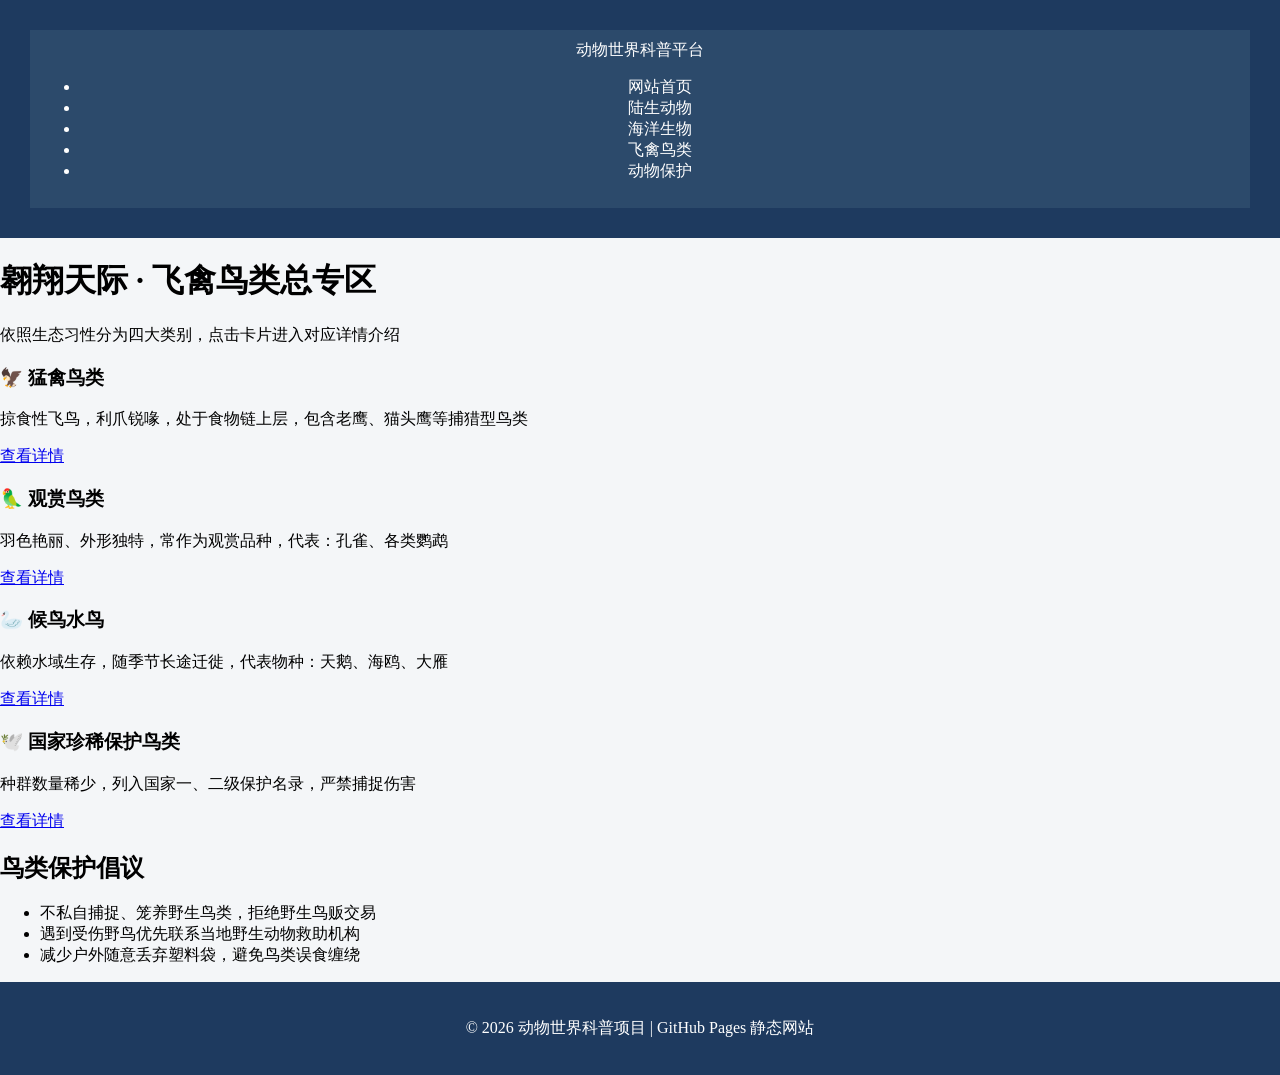
==== bird.html @ dbad18de "Refactor bird.html with navigation and content updates Updated the HTML structure and added a naviga" ====
<!DOCTYPE html>
<html lang="zh-CN">
<head>
    <meta charset="UTF-8">
    <meta name="viewport" content="width=device-width, initial-scale=1.0">
    <title>飞禽鸟类专区 | 动物世界科普网站</title>
    <link rel="stylesheet" href="style.css">
</head>
<body>
<!-- 统一导航栏 -->
<header class="nav-header">
    <nav class="navbar">
        <div class="logo">动物世界科普平台</div>
        <ul class="nav-list">
            <li><a href="index.html">网站首页</a></li>
            <li><a href="land.html">陆生动物</a></li>
            <li><a href="sea.html">海洋生物</a></li>
            <li><a href="bird.html" class="active">飞禽鸟类</a></li>
            <li><a href="protect.html">动物保护</a></li>
        </ul>
    </nav>
</header>

<main class="container">
    <div class="page-title">
        <h1>翱翔天际 · 飞禽鸟类总专区</h1>
        <p>依照生态习性分为四大类别，点击卡片进入对应详情介绍</p>
    </div>

    <div class="animal-card-wrap">
        <!-- 1 猛禽板块 -->
        <div class="animal-card">
            <h3>🦅 猛禽鸟类</h3>
            <p>掠食性飞鸟，利爪锐喙，处于食物链上层，包含老鹰、猫头鹰等捕猎型鸟类</p>
            <a href="bird_raptor.html" class="card-btn">查看详情</a>
        </div>
        <!-- 2 观赏鸟类 -->
        <div class="animal-card">
            <h3>🦜 观赏鸟类</h3>
            <p>羽色艳丽、外形独特，常作为观赏品种，代表：孔雀、各类鹦鹉</p>
            <a href="bird_view.html" class="card-btn">查看详情</a>
        </div>
        <!-- 3 候鸟水鸟 -->
        <div class="animal-card">
            <h3>🦢 候鸟水鸟</h3>
            <p>依赖水域生存，随季节长途迁徙，代表物种：天鹅、海鸥、大雁</p>
            <a href="bird_migrate.html" class="card-btn">查看详情</a>
        </div>
        <!-- 4 珍稀保护鸟类 -->
        <div class="animal-card">
            <h3>🕊️ 国家珍稀保护鸟类</h3>
            <p>种群数量稀少，列入国家一、二级保护名录，严禁捕捉伤害</p>
            <a href="bird_rare.html" class="card-btn">查看详情</a>
        </div>
    </div>

    <section class="tips-block">
        <h2>鸟类保护倡议</h2>
        <ul>
            <li>不私自捕捉、笼养野生鸟类，拒绝野生鸟贩交易</li>
            <li>遇到受伤野鸟优先联系当地野生动物救助机构</li>
            <li>减少户外随意丢弃塑料袋，避免鸟类误食缠绕</li>
        </ul>
    </section>
</main>

<footer class="footer">
    <p>© 2026 动物世界科普项目 | GitHub Pages 静态网站</p>
</footer>
</body>
</html>
---- style.css ----
body{
  margin:0;
  font-family:"Microsoft YaHei";
  background:#f4f6f8;
}

header{
  background:#1e3a5f;
  color:white;
  text-align:center;
  padding:30px;
}

nav{
  background:#2c4a6b;
  text-align:center;
  padding:10px;
}

nav a{
  color:white;
  margin:0 15px;
  text-decoration:none;
}

.banner img{
  width:100%;
  height:400px;
  object-fit:cover;
}

.intro{
  text-align:center;
  padding:30px;
}

.cards{
  display:flex;
  justify-content:center;
  gap:20px;
  padding:30px;
  flex-wrap:wrap;
}

.card{
  background:white;
  padding:20px;
  width:200px;
  border-radius:10px;
  text-align:center;
  box-shadow:0 0 10px rgba(0,0,0,0.1);
  transition:0.3s;
}

.card:hover{
  transform:translateY(-5px);
}

footer{
  text-align:center;
  background:#1e3a5f;
  color:white;
  padding:20px;
}
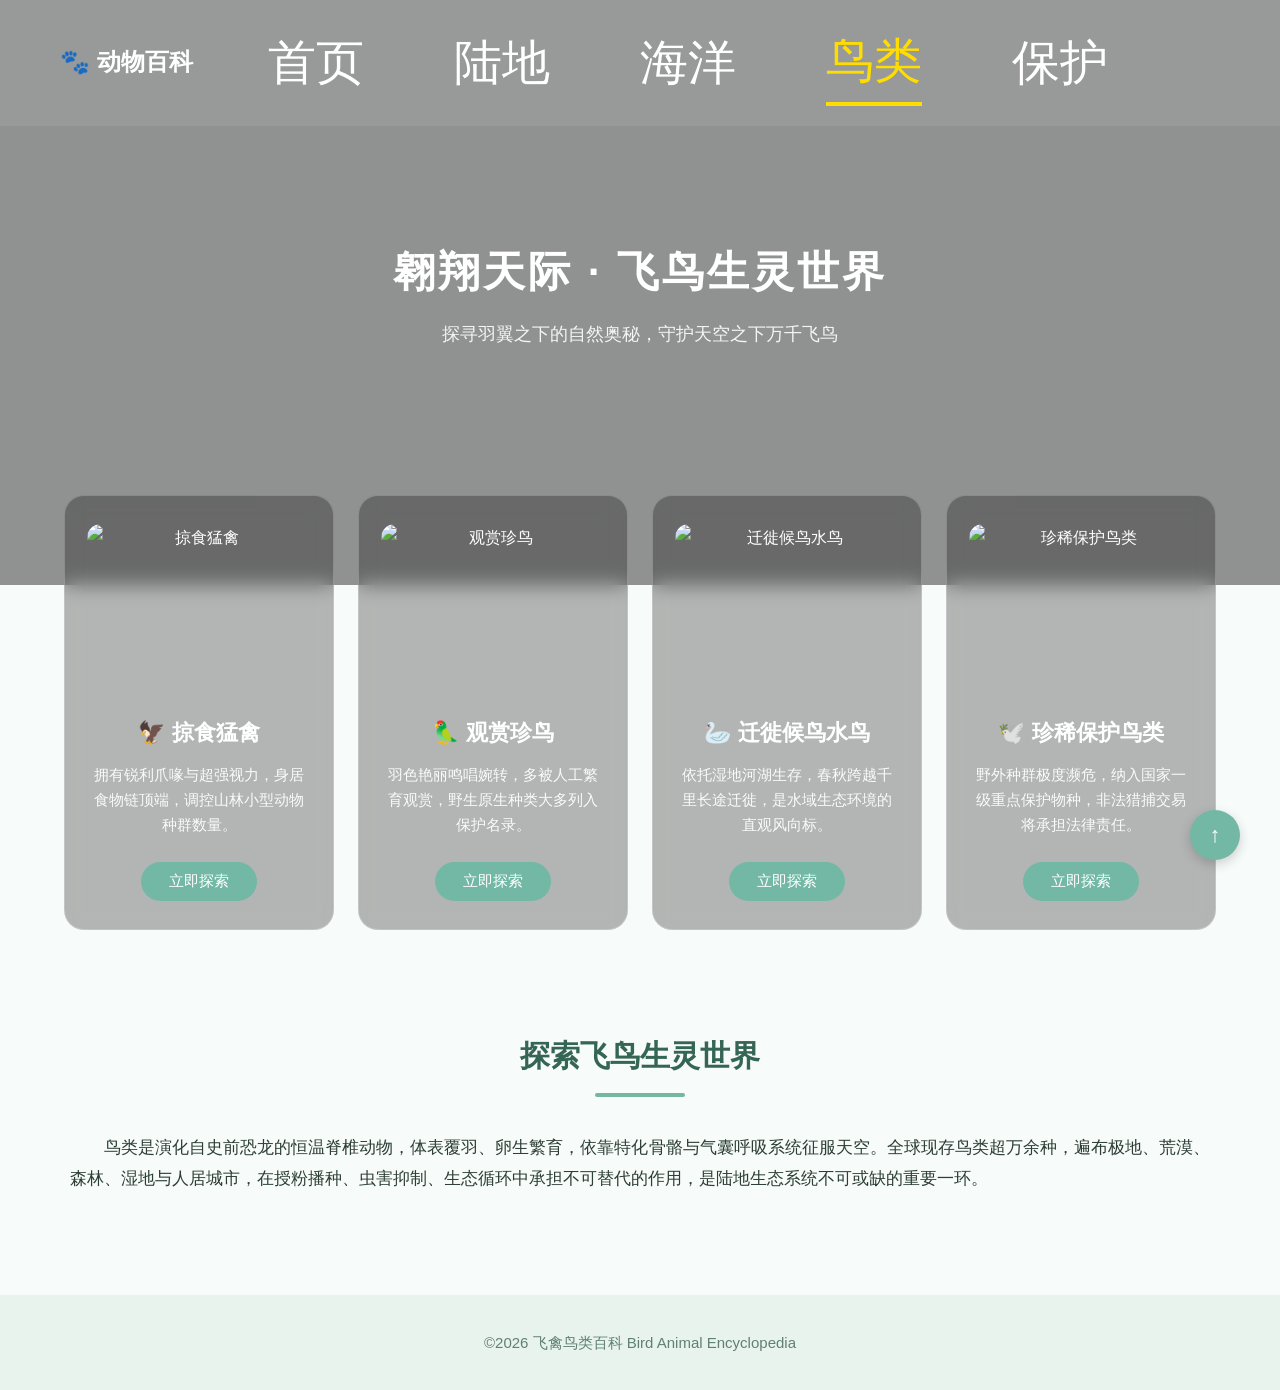
==== commit 94050433: "Update bird.html" ====
--- a/bird.html
+++ b/bird.html
@@ -3,69 +3,291 @@
 <head>
     <meta charset="UTF-8">
     <meta name="viewport" content="width=device-width, initial-scale=1.0">
-    <title>飞禽鸟类专区 | 动物世界科普网站</title>
+    <title>飞禽鸟类百科</title>
     <link rel="stylesheet" href="style.css">
+    <link rel="stylesheet" href="bird.css">
+    <style>
+        /* ========== 导航栏 与海洋页面样式完全统一 ========== */
+        #top{
+            height: 0;
+        }
+        #nav {
+            width: 100%;
+            position: fixed;
+            top: 0;
+            left: 0;
+            z-index: 999;
+            display: flex;
+            justify-content: flex-start;
+            align-items: center;
+            gap: 60px;
+            padding: 20px 60px;
+            background-color: rgba(255,255,255,0.08);
+            transition: all 0.3s ease;
+        }
+        #nav.scrolled {
+            background-color: #0f3443;
+            box-shadow: 0 2px 12px rgba(0,0,0,0.25);
+        }
+        #nav .logo-text{
+            font-size: 24px;
+            font-weight: bold;
+            color: #fff;
+        }
+        #nav a {
+            text-decoration: none;
+            color: #ffffff;
+            font-size: 48px;
+            transition: 0.3s;
+        }
+        #nav a.active {
+            color: #ffdd00;
+            border-bottom: 4px solid #ffdd00;
+        }
+        #nav a:hover {
+            color: #ffdd00;
+        }
+
+        /* 顶部Banner区域 */
+        .bird-banner {
+            width: 100%;
+            height: 65vh;
+            margin-top: 0;
+            position: relative;
+            background-image: url('https://picsum.photos/id/1044/1920/1080');
+            background-size: cover;
+            background-position: center;
+            background-attachment: fixed;
+        }
+        .banner-mask {
+            width: 100%;
+            height: 100%;
+            background-color: rgba(0,0,0,0.42);
+            position: absolute;
+            top: 0;
+            left: 0;
+        }
+        .banner-content {
+            position: absolute;
+            top: 50%;
+            left: 50%;
+            transform: translate(-50%,-50%);
+            text-align: center;
+            color: #fff;
+            z-index: 2;
+        }
+        .banner-content h1 {
+            font-size: 42px;
+            letter-spacing: 3px;
+            margin-bottom: 12px;
+        }
+        .banner-content p {
+            font-size: 18px;
+            opacity: 0.9;
+        }
+
+        /* 【新版排版】一行四列自适应卡片布局，大屏横向排列，小屏自动换行 */
+        .category-area {
+            width: 90%;
+            max-width: 1400px;
+            margin: -90px auto 100px;
+            display: grid;
+            grid-template-columns: repeat(4, 1fr);
+            gap: 24px;
+            position: relative;
+            z-index: 10;
+        }
+        @media (max-width: 1200px) {
+            .category-area {
+                grid-template-columns: repeat(2, 1fr);
+            }
+        }
+        @media (max-width: 640px) {
+            .category-area {
+                grid-template-columns: 1fr;
+            }
+        }
+
+        .glass-card {
+            background: rgba(0,0,0,0.28);
+            backdrop-filter: blur(10px);
+            -webkit-backdrop-filter: blur(10px);
+            border: 1px solid rgba(255,255,255,0.22);
+            border-radius: 20px;
+            padding: 28px 22px;
+            text-align: center;
+            color: #ffffff;
+            transition: all 0.35s ease;
+            display: flex;
+            flex-direction: column;
+        }
+        .glass-card:hover {
+            background: rgba(255, 255, 255, 0.25);
+            transform: translateY(-8px) scale(1.02);
+            box-shadow: 0 12px 30px rgba(0,0,0,0.2);
+        }
+        .glass-card img {
+            width: 100%;
+            height: 170px;
+            object-fit: cover;
+            border-radius: 14px;
+            margin-bottom: 20px;
+            display: block;
+            overflow: hidden;
+        }
+        .glass-card h3 {
+            font-size: 22px;
+            margin: 0 0 12px 0;
+        }
+        .glass-card p {
+            font-size: 15px;
+            line-height: 1.65;
+            margin: 0 0 24px 0;
+            opacity: 0.93;
+            flex-grow: 1;
+        }
+        .glass-card button {
+            padding: 10px 28px;
+            border: none;
+            border-radius: 30px;
+            background-color: #72b8a4;
+            color: #fff;
+            font-size: 15px;
+            cursor: pointer;
+            transition: 0.28s;
+            margin-top: auto;
+        }
+        .glass-card button:hover {
+            background-color: #4a9c87;
+        }
+
+        /* 介绍正文板块 */
+        .intro {
+            max-width: 1200px;
+            margin: 0 auto 100px;
+            padding: 0 30px;
+            text-align: center;
+        }
+        .intro h2 {
+            font-size: 30px;
+            color: #356655;
+            margin-bottom: 12px;
+        }
+        .line {
+            width: 90px;
+            height: 4px;
+            background-color: #73b89f;
+            margin: 0 auto 35px;
+            border-radius: 4px;
+        }
+        .intro p {
+            line-height: 1.85;
+            color: #2c3e35;
+            font-size: 17px;
+            text-indent: 2em;
+            text-align: justify;
+        }
+
+        /* 页脚 */
+        footer {
+            width: 100%;
+            text-align: center;
+            padding: 35px 0;
+            background-color: #e8f3ee;
+            color: #608073;
+            font-size: 15px;
+        }
+
+        /* 回到顶部悬浮按钮 */
+        .top-btn {
+            position: fixed;
+            right: 40px;
+            bottom: 40px;
+            width: 50px;
+            height: 50px;
+            background: #72b8a4;
+            color: #fff;
+            text-align: center;
+            line-height: 50px;
+            border-radius: 50%;
+            text-decoration: none;
+            font-size: 22px;
+            box-shadow: 0 4px 12px rgba(0,0,0,0.18);
+            z-index: 998;
+        }
+        .top-btn:hover {
+            background: #4a9c87;
+        }
+    </style>
 </head>
+
 <body>
-<!-- 统一导航栏 -->
-<header class="nav-header">
-    <nav class="navbar">
-        <div class="logo">动物世界科普平台</div>
-        <ul class="nav-list">
-            <li><a href="index.html">网站首页</a></li>
-            <li><a href="land.html">陆生动物</a></li>
-            <li><a href="sea.html">海洋生物</a></li>
-            <li><a href="bird.html" class="active">飞禽鸟类</a></li>
-            <li><a href="protect.html">动物保护</a></li>
-        </ul>
-    </nav>
-</header>
-
-<main class="container">
-    <div class="page-title">
-        <h1>翱翔天际 · 飞禽鸟类总专区</h1>
-        <p>依照生态习性分为四大类别，点击卡片进入对应详情介绍</p>
-    </div>
-
-    <div class="animal-card-wrap">
-        <!-- 1 猛禽板块 -->
-        <div class="animal-card">
-            <h3>🦅 猛禽鸟类</h3>
-            <p>掠食性飞鸟，利爪锐喙，处于食物链上层，包含老鹰、猫头鹰等捕猎型鸟类</p>
-            <a href="bird_raptor.html" class="card-btn">查看详情</a>
-        </div>
-        <!-- 2 观赏鸟类 -->
-        <div class="animal-card">
-            <h3>🦜 观赏鸟类</h3>
-            <p>羽色艳丽、外形独特，常作为观赏品种，代表：孔雀、各类鹦鹉</p>
-            <a href="bird_view.html" class="card-btn">查看详情</a>
-        </div>
-        <!-- 3 候鸟水鸟 -->
-        <div class="animal-card">
-            <h3>🦢 候鸟水鸟</h3>
-            <p>依赖水域生存，随季节长途迁徙，代表物种：天鹅、海鸥、大雁</p>
-            <a href="bird_migrate.html" class="card-btn">查看详情</a>
-        </div>
-        <!-- 4 珍稀保护鸟类 -->
-        <div class="animal-card">
-            <h3>🕊️ 国家珍稀保护鸟类</h3>
-            <p>种群数量稀少，列入国家一、二级保护名录，严禁捕捉伤害</p>
-            <a href="bird_rare.html" class="card-btn">查看详情</a>
-        </div>
-    </div>
-
-    <section class="tips-block">
-        <h2>鸟类保护倡议</h2>
-        <ul>
-            <li>不私自捕捉、笼养野生鸟类，拒绝野生鸟贩交易</li>
-            <li>遇到受伤野鸟优先联系当地野生动物救助机构</li>
-            <li>减少户外随意丢弃塑料袋，避免鸟类误食缠绕</li>
-        </ul>
-    </section>
-</main>
-
-<footer class="footer">
-    <p>© 2026 动物世界科普项目 | GitHub Pages 静态网站</p>
+<div id="top"></div>
+<nav id="nav">
+  <div class="logo-text">🐾 动物百科</div>
+  <a href="index.html">首页</a>
+  <a href="land.html">陆地</a>
+  <a href="sea.html">海洋</a>
+  <a href="bird.html" class="active">鸟类</a>
+  <a href="protect.html">保护</a>
+</nav>
+
+<section class="bird-banner">
+    <div class="banner-mask"></div>
+    <div class="banner-content">
+        <h1>翱翔天际 · 飞鸟生灵世界</h1>
+        <p>探寻羽翼之下的自然奥秘，守护天空之下万千飞鸟</p>
+    </div>
+</section>
+
+<div class="category-area">
+    <div class="glass-card">
+        <img src="https://picsum.photos/id/1024/600/320" alt="掠食猛禽">
+        <h3>🦅 掠食猛禽</h3>
+        <p>拥有锐利爪喙与超强视力，身居食物链顶端，调控山林小型动物种群数量。</p>
+        <a href="bird_raptor.html"><button>立即探索</button></a>
+    </div>
+    <div class="glass-card">
+        <img src="https://picsum.photos/id/1065/600/320" alt="观赏珍鸟">
+        <h3>🦜 观赏珍鸟</h3>
+        <p>羽色艳丽鸣唱婉转，多被人工繁育观赏，野生原生种类大多列入保护名录。</p>
+        <a href="bird_view.html"><button>立即探索</button></a>
+    </div>
+    <div class="glass-card">
+        <img src="https://picsum.photos/id/1071/600/320" alt="迁徙候鸟水鸟">
+        <h3>🦢 迁徙候鸟水鸟</h3>
+        <p>依托湿地河湖生存，春秋跨越千里长途迁徙，是水域生态环境的直观风向标。</p>
+        <a href="bird_migrate.html"><button>立即探索</button></a>
+    </div>
+    <div class="glass-card">
+        <img src="https://picsum.photos/id/1068/600/320" alt="珍稀保护鸟类">
+        <h3>🕊️ 珍稀保护鸟类</h3>
+        <p>野外种群极度濒危，纳入国家一级重点保护物种，非法猎捕交易将承担法律责任。</p>
+        <a href="bird_rare.html"><button>立即探索</button></a>
+    </div>
+</div>
+
+<section class="intro">
+    <h2>探索飞鸟生灵世界</h2>
+    <div class="line"></div>
+    <p>鸟类是演化自史前恐龙的恒温脊椎动物，体表覆羽、卵生繁育，依靠特化骨骼与气囊呼吸系统征服天空。全球现存鸟类超万余种，遍布极地、荒漠、森林、湿地与人居城市，在授粉播种、虫害抑制、生态循环中承担不可替代的作用，是陆地生态系统不可或缺的重要一环。</p>
+</section>
+
+<footer>
+    ©2026 飞禽鸟类百科 Bird Animal Encyclopedia
 </footer>
+
+<a href="#top" class="top-btn">↑</a>
+
+<script>
+window.addEventListener("scroll",()=>{
+  let nav = document.getElementById("nav");
+  if(window.scrollY>50){
+    nav.classList.add("scrolled");
+  }else{
+    nav.classList.remove("scrolled");
+  }
+});
+</script>
 </body>
 </html>
--- a/bird.css
+++ b/bird.css
@@ -0,0 +1,179 @@
+/* 鸟类板块专属清新雅致林间飞鸟主题样式 */
+* {
+    margin: 0;
+    padding: 0;
+    box-sizing: border-box;
+    font-family: "Microsoft YaHei", "思源黑体", sans-serif;
+}
+
+body {
+    background-color: #f7fbf9;
+    color: #2c3e35;
+    line-height: 1.7;
+}
+
+/* 导航栏柔和改版 */
+.nav-header {
+    background-color: #e8f3ee;
+    box-shadow: 0 2px 8px rgba(120, 160, 140, 0.15);
+}
+
+.navbar {
+    max-width: 1200px;
+    margin: 0 auto;
+    padding: 16px 24px;
+    display: flex;
+    justify-content: space-between;
+    align-items: center;
+}
+
+.logo {
+    font-size: 22px;
+    color: #3a6b5a;
+    font-weight: 600;
+    letter-spacing: 1px;
+}
+
+.nav-list {
+    display: flex;
+    gap: 28px;
+    list-style: none;
+}
+
+.nav-list a {
+    text-decoration: none;
+    color: #446357;
+    font-size: 15px;
+    padding: 6px 10px;
+    border-radius: 6px;
+    transition: 0.3s ease;
+}
+
+.nav-list a.active {
+    background-color: #c8e2d7;
+    color: #2d5748;
+}
+
+.nav-list a:hover {
+    background-color: #d7e9e1;
+}
+
+.container {
+    max-width: 1200px;
+    margin: 40px auto;
+    padding: 0 24px;
+}
+
+.page-title {
+    text-align: center;
+    margin-bottom: 48px;
+    padding-bottom: 16px;
+    border-bottom: 1px solid #d1e2db;
+}
+
+.page-title h1 {
+    color: #356655;
+    font-size: 30px;
+    margin-bottom: 8px;
+    letter-spacing: 2px;
+}
+
+.page-title p {
+    color: #64887a;
+    font-size: 16px;
+}
+
+.page-title a {
+    display: inline-block;
+    margin-top: 12px;
+    color: #487d6b;
+    text-decoration: none;
+    font-size: 14px;
+}
+
+.page-title a:hover {
+    text-decoration: underline;
+}
+
+/* 卡片自适应布局 */
+.animal-card-wrap {
+    display: grid;
+    grid-template-columns: repeat(auto-fill, minmax(280px, 1fr));
+    gap: 24px;
+    margin-bottom: 50px;
+}
+
+.animal-card {
+    background: #ffffff;
+    border: 1px solid #e1ede8;
+    border-radius: 14px;
+    padding: 24px;
+    transition: all 0.3s ease;
+    box-shadow: 0 3px 12px rgba(135, 175, 160, 0.08);
+}
+
+.animal-card:hover {
+    transform: translateY(-6px);
+    box-shadow: 0 6px 18px rgba(120, 165, 145, 0.14);
+    border-color: #b8d9cc;
+}
+
+.animal-card h3 {
+    color: #2f5e4e;
+    font-size: 20px;
+    margin-bottom: 12px;
+    padding-left: 8px;
+    border-left: 4px solid #73b89f;
+}
+
+.animal-card p {
+    color: #4a6b5f;
+    font-size: 14.5px;
+    margin-bottom: 16px;
+}
+
+.card-btn {
+    display: inline-block;
+    text-decoration: none;
+    background-color: #81bca6;
+    color: #ffffff;
+    padding: 8px 18px;
+    border-radius: 8px;
+    font-size: 14px;
+    transition: 0.25s ease;
+}
+
+.card-btn:hover {
+    background-color: #5fa88d;
+}
+
+.tips-block {
+    background-color: #e8f3ee;
+    padding: 28px 32px;
+    border-radius: 12px;
+    margin: 40px 0;
+}
+
+.tips-block h2 {
+    color: #326453;
+    margin-bottom: 14px;
+    font-size: 22px;
+}
+
+.tips-block ul {
+    padding-left: 22px;
+    color: #426559;
+}
+
+.tips-block li {
+    margin: 8px 0;
+}
+
+.footer {
+    text-align: center;
+    padding: 26px;
+    background-color: #e8f3ee;
+    color: #608073;
+    font-size: 14px;
+    margin-top: 60px;
+}
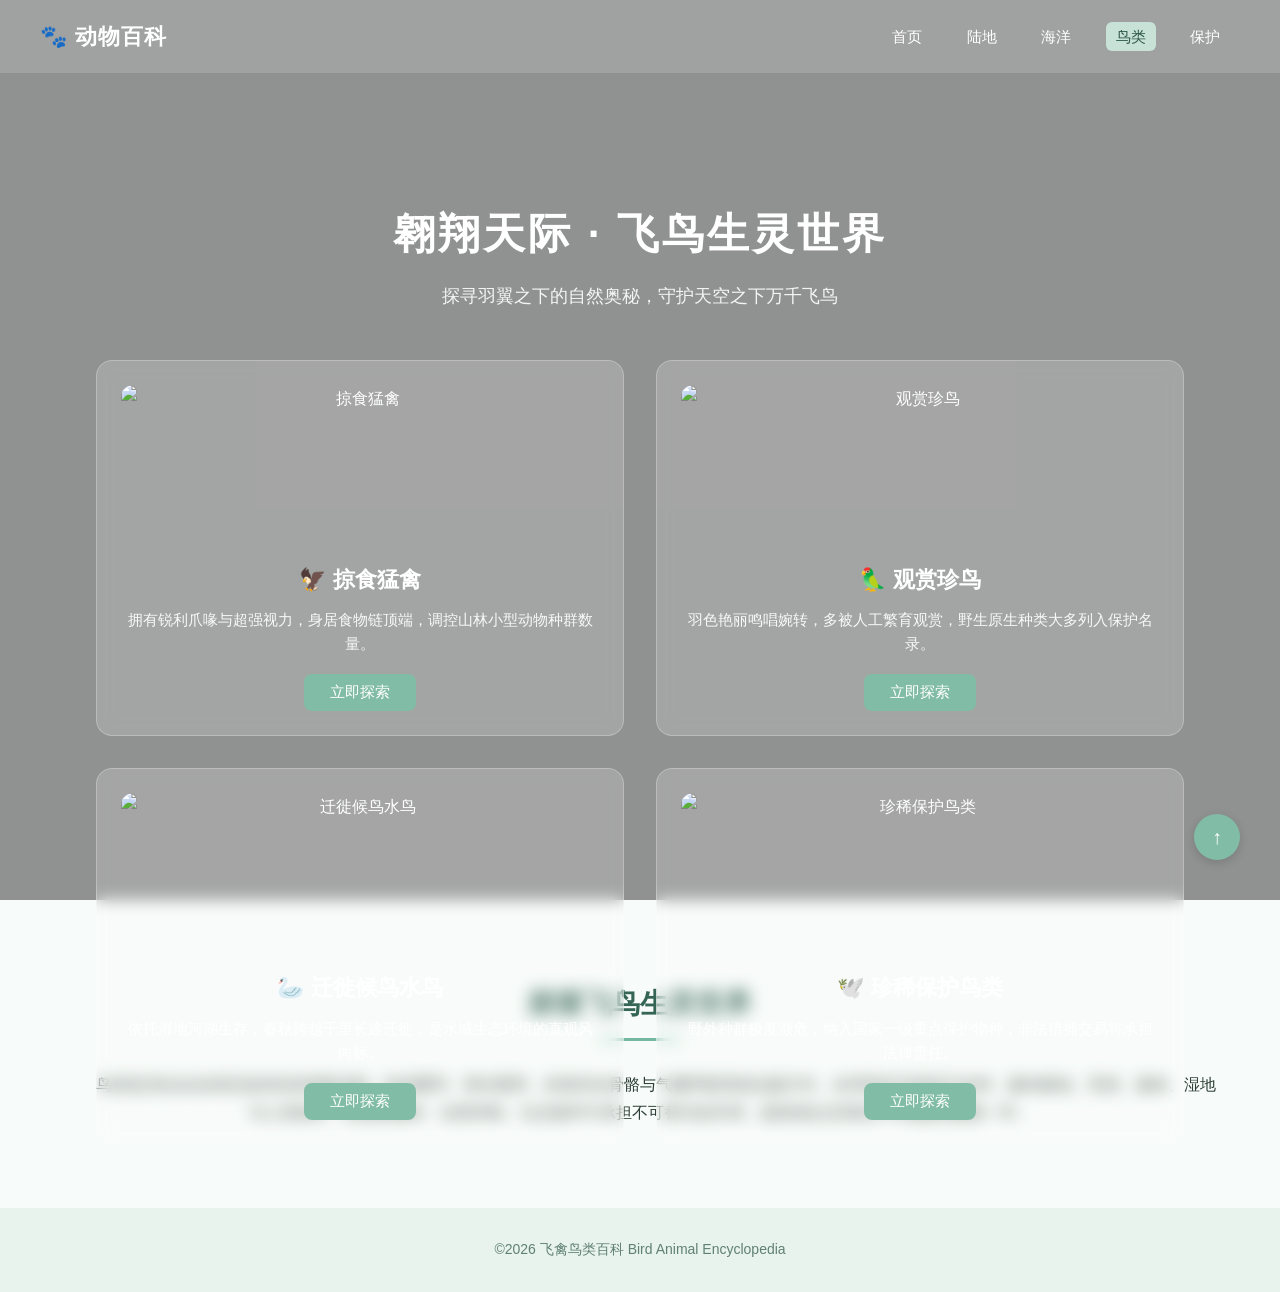
==== commit ef5de609: "Update bird.html" ====
--- a/bird.html
+++ b/bird.html
@@ -7,7 +7,6 @@
     <link rel="stylesheet" href="style.css">
     <link rel="stylesheet" href="bird.css">
     <style>
-        /* ========== 导航栏 与海洋页面样式完全统一 ========== */
         #top{
             height: 0;
         }
@@ -18,40 +17,51 @@
             left: 0;
             z-index: 999;
             display: flex;
-            justify-content: flex-start;
+            justify-content: space-between;
             align-items: center;
-            gap: 60px;
-            padding: 20px 60px;
-            background-color: rgba(255,255,255,0.08);
+            padding: 18px 40px;
+            background-color: rgba(255,255,255,0.15);
             transition: all 0.3s ease;
         }
         #nav.scrolled {
-            background-color: #0f3443;
-            box-shadow: 0 2px 12px rgba(0,0,0,0.25);
-        }
-        #nav .logo-text{
-            font-size: 24px;
-            font-weight: bold;
-            color: #fff;
+            background-color: #e8f3ee;
+            box-shadow: 0 2px 12px rgba(120, 160, 140, 0.18);
+        }
+        #nav div:first-child {
+            font-size: 22px;
+            font-weight: 600;
+            color: #fff;
+            letter-spacing: 1px;
+        }
+        #nav.scrolled div:first-child {
+            color: #3a6b5a;
         }
         #nav a {
+            margin: 0 10px;
             text-decoration: none;
             color: #ffffff;
-            font-size: 48px;
+            font-size: 15px;
+            padding: 6px 10px;
+            border-radius: 6px;
             transition: 0.3s;
         }
+        #nav.scrolled a {
+            color: #446357;
+        }
         #nav a.active {
-            color: #ffdd00;
-            border-bottom: 4px solid #ffdd00;
+            background-color: #c8e2d7;
+            color: #2d5748 !important;
         }
         #nav a:hover {
-            color: #ffdd00;
-        }
-
-        /* 顶部Banner区域 */
+            background-color: rgba(255,255,255,0.25);
+        }
+        #nav.scrolled a:hover {
+            background-color: #d7e9e1;
+        }
+
         .bird-banner {
             width: 100%;
-            height: 65vh;
+            height: 100vh;
             margin-top: 0;
             position: relative;
             background-image: url('https://picsum.photos/id/1044/1920/1080');
@@ -69,9 +79,9 @@
         }
         .banner-content {
             position: absolute;
-            top: 50%;
+            top: 22%;
             left: 50%;
-            transform: translate(-50%,-50%);
+            transform: translate(-50%,0);
             text-align: center;
             color: #fff;
             z-index: 2;
@@ -86,137 +96,121 @@
             opacity: 0.9;
         }
 
-        /* 【新版排版】一行四列自适应卡片布局，大屏横向排列，小屏自动换行 */
         .category-area {
-            width: 90%;
-            max-width: 1400px;
-            margin: -90px auto 100px;
+            position: absolute;
+            top: 40%;
+            left: 50%;
+            transform: translateX(-50%);
+            width: 85%;
             display: grid;
-            grid-template-columns: repeat(4, 1fr);
-            gap: 24px;
-            position: relative;
-            z-index: 10;
-        }
-        @media (max-width: 1200px) {
-            .category-area {
-                grid-template-columns: repeat(2, 1fr);
-            }
-        }
-        @media (max-width: 640px) {
-            .category-area {
-                grid-template-columns: 1fr;
-            }
-        }
-
+            grid-template-columns: repeat(2, 1fr);
+            gap: 32px;
+            z-index: 2;
+        }
         .glass-card {
-            background: rgba(0,0,0,0.28);
-            backdrop-filter: blur(10px);
-            -webkit-backdrop-filter: blur(10px);
-            border: 1px solid rgba(255,255,255,0.22);
-            border-radius: 20px;
-            padding: 28px 22px;
+            background: rgba(255, 255, 255, 0.18);
+            backdrop-filter: blur(8px);
+            -webkit-backdrop-filter: blur(8px);
+            border: 1px solid rgba(255,255,255,0.25);
+            border-radius: 16px;
+            padding: 24px;
             text-align: center;
             color: #ffffff;
-            transition: all 0.35s ease;
+            transition: all 0.3s ease;
             display: flex;
             flex-direction: column;
         }
         .glass-card:hover {
-            background: rgba(255, 255, 255, 0.25);
-            transform: translateY(-8px) scale(1.02);
-            box-shadow: 0 12px 30px rgba(0,0,0,0.2);
+            background: rgba(255, 255, 255, 0.28);
+            transform: translateY(-6px);
         }
         .glass-card img {
             width: 100%;
-            height: 170px;
+            height: 160px;
             object-fit: cover;
-            border-radius: 14px;
-            margin-bottom: 20px;
+            border-radius: 12px;
+            margin-bottom: 16px;
             display: block;
             overflow: hidden;
         }
         .glass-card h3 {
             font-size: 22px;
-            margin: 0 0 12px 0;
+            margin: 0 0 10px 0;
         }
         .glass-card p {
             font-size: 15px;
-            line-height: 1.65;
-            margin: 0 0 24px 0;
-            opacity: 0.93;
+            line-height: 1.6;
+            margin: 0 0 18px 0;
+            opacity: 0.92;
             flex-grow: 1;
         }
         .glass-card button {
-            padding: 10px 28px;
+            padding: 9px 26px;
             border: none;
-            border-radius: 30px;
-            background-color: #72b8a4;
+            border-radius: 8px;
+            background-color: #81bca6;
             color: #fff;
             font-size: 15px;
             cursor: pointer;
-            transition: 0.28s;
+            transition: 0.25s;
             margin-top: auto;
         }
         .glass-card button:hover {
-            background-color: #4a9c87;
-        }
-
-        /* 介绍正文板块 */
+            background-color: #5fa88d;
+        }
+
         .intro {
             max-width: 1200px;
-            margin: 0 auto 100px;
-            padding: 0 30px;
+            margin: 80px auto;
+            padding: 0 24px;
             text-align: center;
         }
         .intro h2 {
-            font-size: 30px;
+            font-size: 28px;
             color: #356655;
-            margin-bottom: 12px;
+            margin-bottom: 10px;
         }
         .line {
-            width: 90px;
-            height: 4px;
+            width: 80px;
+            height: 3px;
             background-color: #73b89f;
-            margin: 0 auto 35px;
-            border-radius: 4px;
+            margin: 0 auto 30px;
+            border-radius: 3px;
         }
         .intro p {
-            line-height: 1.85;
+            line-height: 1.8;
             color: #2c3e35;
-            font-size: 17px;
+            font-size: 16px;
             text-indent: 2em;
-            text-align: justify;
-        }
-
-        /* 页脚 */
+        }
+
         footer {
             width: 100%;
             text-align: center;
-            padding: 35px 0;
+            padding: 30px 0;
             background-color: #e8f3ee;
             color: #608073;
-            font-size: 15px;
-        }
-
-        /* 回到顶部悬浮按钮 */
+            font-size: 14px;
+        }
+
         .top-btn {
             position: fixed;
             right: 40px;
             bottom: 40px;
-            width: 50px;
-            height: 50px;
-            background: #72b8a4;
-            color: #fff;
-            text-align: center;
-            line-height: 50px;
+            width: 46px;
+            height: 46px;
+            background: #81bca6;
+            color: #fff;
+            text-align: center;
+            line-height: 46px;
             border-radius: 50%;
             text-decoration: none;
-            font-size: 22px;
-            box-shadow: 0 4px 12px rgba(0,0,0,0.18);
+            font-size: 20px;
+            box-shadow: 0 3px 10px rgba(0,0,0,0.15);
             z-index: 998;
         }
         .top-btn:hover {
-            background: #4a9c87;
+            background: #5fa88d;
         }
     </style>
 </head>
@@ -224,12 +218,14 @@
 <body>
 <div id="top"></div>
 <nav id="nav">
-  <div class="logo-text">🐾 动物百科</div>
-  <a href="index.html">首页</a>
-  <a href="land.html">陆地</a>
-  <a href="sea.html">海洋</a>
-  <a href="bird.html" class="active">鸟类</a>
-  <a href="protect.html">保护</a>
+  <div>🐾 动物百科</div>
+  <div>
+    <a href="index.html">首页</a>
+    <a href="land.html">陆地</a>
+    <a href="sea.html">海洋</a>
+    <a href="bird.html" class="active">鸟类</a>
+    <a href="protect.html">保护</a>
+  </div>
 </nav>
 
 <section class="bird-banner">
@@ -238,34 +234,34 @@
         <h1>翱翔天际 · 飞鸟生灵世界</h1>
         <p>探寻羽翼之下的自然奥秘，守护天空之下万千飞鸟</p>
     </div>
+
+    <div class="category-area">
+        <div class="glass-card">
+            <img src="https://picsum.photos/id/1024/600/320" alt="掠食猛禽">
+            <h3>🦅 掠食猛禽</h3>
+            <p>拥有锐利爪喙与超强视力，身居食物链顶端，调控山林小型动物种群数量。</p>
+            <a href="bird_raptor.html"><button>立即探索</button></a>
+        </div>
+        <div class="glass-card">
+            <img src="https://picsum.photos/id/1065/600/320" alt="观赏珍鸟">
+            <h3>🦜 观赏珍鸟</h3>
+            <p>羽色艳丽鸣唱婉转，多被人工繁育观赏，野生原生种类大多列入保护名录。</p>
+            <a href="bird_view.html"><button>立即探索</button></a>
+        </div>
+        <div class="glass-card">
+            <img src="https://picsum.photos/id/1071/600/320" alt="迁徙候鸟水鸟">
+            <h3>🦢 迁徙候鸟水鸟</h3>
+            <p>依托湿地河湖生存，春秋跨越千里长途迁徙，是水域生态环境的直观风向标。</p>
+            <a href="bird_migrate.html"><button>立即探索</button></a>
+        </div>
+        <div class="glass-card">
+            <img src="https://picsum.photos/id/1068/600/320" alt="珍稀保护鸟类">
+            <h3>🕊️ 珍稀保护鸟类</h3>
+            <p>野外种群极度濒危，纳入国家一级重点保护物种，非法猎捕交易将承担法律责任。</p>
+            <a href="bird_rare.html"><button>立即探索</button></a>
+        </div>
+    </div>
 </section>
-
-<div class="category-area">
-    <div class="glass-card">
-        <img src="https://picsum.photos/id/1024/600/320" alt="掠食猛禽">
-        <h3>🦅 掠食猛禽</h3>
-        <p>拥有锐利爪喙与超强视力，身居食物链顶端，调控山林小型动物种群数量。</p>
-        <a href="bird_raptor.html"><button>立即探索</button></a>
-    </div>
-    <div class="glass-card">
-        <img src="https://picsum.photos/id/1065/600/320" alt="观赏珍鸟">
-        <h3>🦜 观赏珍鸟</h3>
-        <p>羽色艳丽鸣唱婉转，多被人工繁育观赏，野生原生种类大多列入保护名录。</p>
-        <a href="bird_view.html"><button>立即探索</button></a>
-    </div>
-    <div class="glass-card">
-        <img src="https://picsum.photos/id/1071/600/320" alt="迁徙候鸟水鸟">
-        <h3>🦢 迁徙候鸟水鸟</h3>
-        <p>依托湿地河湖生存，春秋跨越千里长途迁徙，是水域生态环境的直观风向标。</p>
-        <a href="bird_migrate.html"><button>立即探索</button></a>
-    </div>
-    <div class="glass-card">
-        <img src="https://picsum.photos/id/1068/600/320" alt="珍稀保护鸟类">
-        <h3>🕊️ 珍稀保护鸟类</h3>
-        <p>野外种群极度濒危，纳入国家一级重点保护物种，非法猎捕交易将承担法律责任。</p>
-        <a href="bird_rare.html"><button>立即探索</button></a>
-    </div>
-</div>
 
 <section class="intro">
     <h2>探索飞鸟生灵世界</h2>
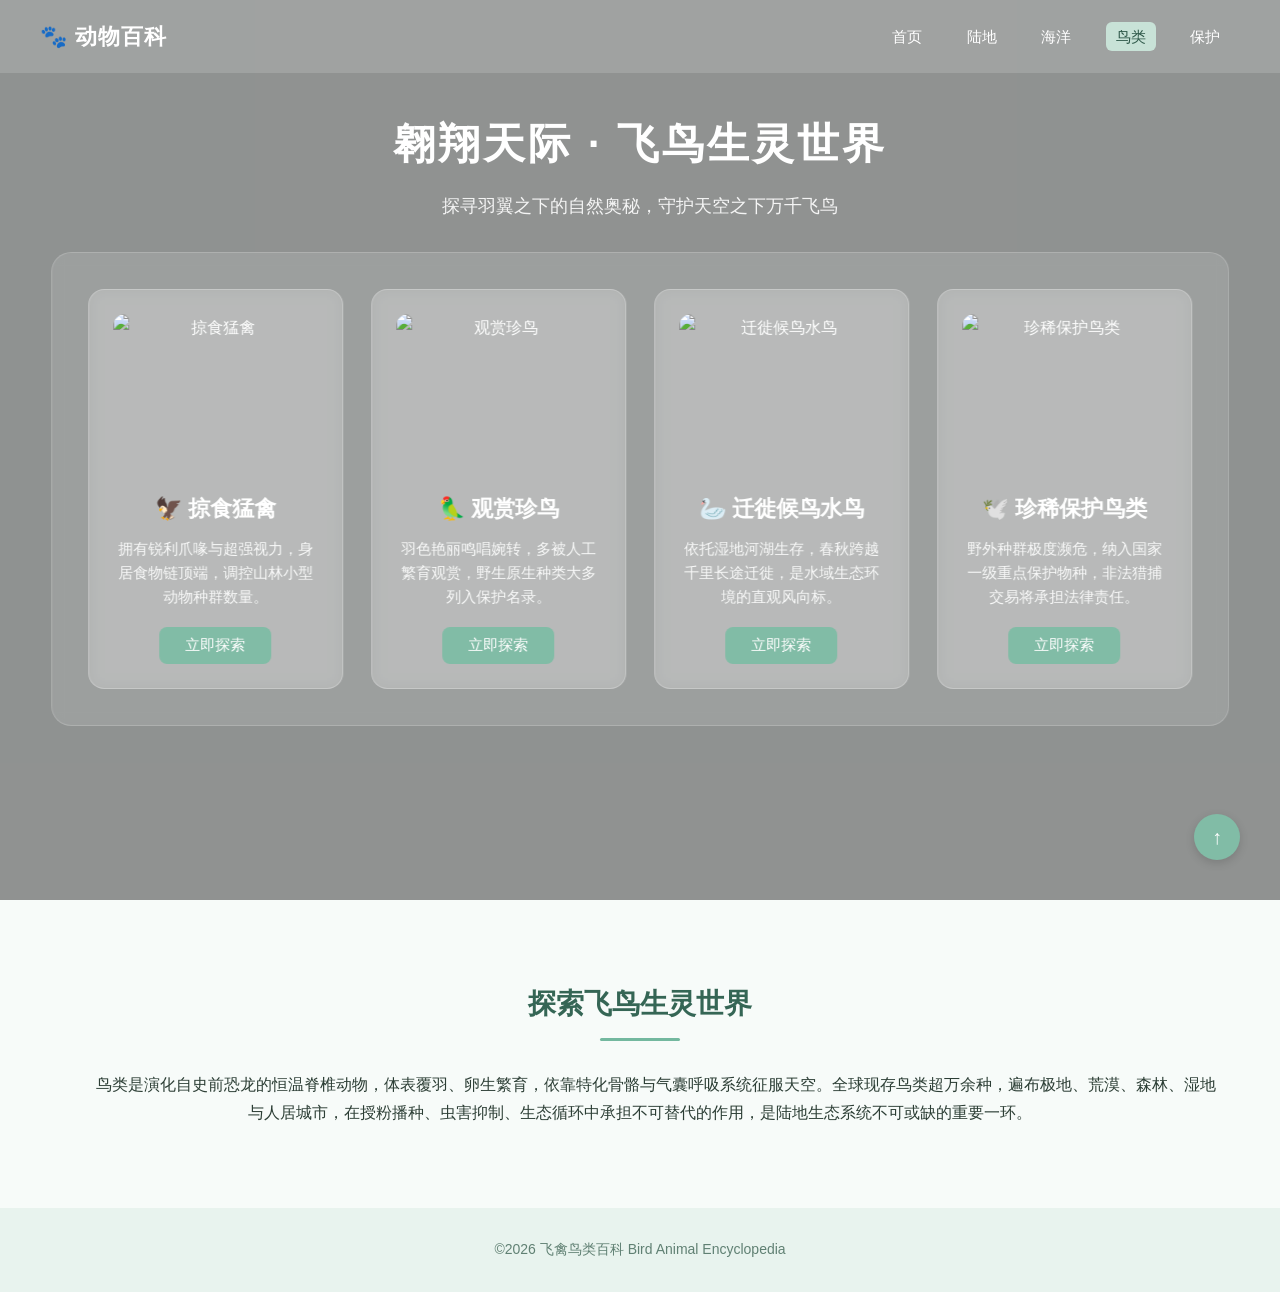
==== commit 42a2249c: "Update bird.html" ====
--- a/bird.html
+++ b/bird.html
@@ -79,7 +79,7 @@
         }
         .banner-content {
             position: absolute;
-            top: 22%;
+            top: 12%;
             left: 50%;
             transform: translate(-50%,0);
             text-align: center;
@@ -96,17 +96,42 @@
             opacity: 0.9;
         }
 
-        .category-area {
+        /* 外层半透明大背景容器 */
+        .category-wrap {
             position: absolute;
-            top: 40%;
+            top: 28%;
             left: 50%;
             transform: translateX(-50%);
-            width: 85%;
+            width: 92%;
+            max-width: 1400px;
+            padding: 36px;
+            background: rgba(255,255,255,0.12);
+            backdrop-filter: blur(6px);
+            -webkit-backdrop-filter: blur(6px);
+            border: 1px solid rgba(255,255,255,0.18);
+            border-radius: 20px;
+            z-index: 2;
+        }
+
+        /* 一行四列布局 */
+        .category-area {
             display: grid;
-            grid-template-columns: repeat(2, 1fr);
-            gap: 32px;
-            z-index: 2;
-        }
+            grid-template-columns: repeat(4, 1fr);
+            gap: 28px;
+        }
+        /* 平板两列 */
+        @media (max-width: 1200px) {
+            .category-area {
+                grid-template-columns: repeat(2, 1fr);
+            }
+        }
+        /* 手机单列 */
+        @media (max-width: 640px) {
+            .category-area {
+                grid-template-columns: 1fr;
+            }
+        }
+
         .glass-card {
             background: rgba(255, 255, 255, 0.18);
             backdrop-filter: blur(8px);
@@ -119,6 +144,7 @@
             transition: all 0.3s ease;
             display: flex;
             flex-direction: column;
+            height: 100%;
         }
         .glass-card:hover {
             background: rgba(255, 255, 255, 0.28);
@@ -235,30 +261,33 @@
         <p>探寻羽翼之下的自然奥秘，守护天空之下万千飞鸟</p>
     </div>
 
-    <div class="category-area">
-        <div class="glass-card">
-            <img src="https://picsum.photos/id/1024/600/320" alt="掠食猛禽">
-            <h3>🦅 掠食猛禽</h3>
-            <p>拥有锐利爪喙与超强视力，身居食物链顶端，调控山林小型动物种群数量。</p>
-            <a href="bird_raptor.html"><button>立即探索</button></a>
-        </div>
-        <div class="glass-card">
-            <img src="https://picsum.photos/id/1065/600/320" alt="观赏珍鸟">
-            <h3>🦜 观赏珍鸟</h3>
-            <p>羽色艳丽鸣唱婉转，多被人工繁育观赏，野生原生种类大多列入保护名录。</p>
-            <a href="bird_view.html"><button>立即探索</button></a>
-        </div>
-        <div class="glass-card">
-            <img src="https://picsum.photos/id/1071/600/320" alt="迁徙候鸟水鸟">
-            <h3>🦢 迁徙候鸟水鸟</h3>
-            <p>依托湿地河湖生存，春秋跨越千里长途迁徙，是水域生态环境的直观风向标。</p>
-            <a href="bird_migrate.html"><button>立即探索</button></a>
-        </div>
-        <div class="glass-card">
-            <img src="https://picsum.photos/id/1068/600/320" alt="珍稀保护鸟类">
-            <h3>🕊️ 珍稀保护鸟类</h3>
-            <p>野外种群极度濒危，纳入国家一级重点保护物种，非法猎捕交易将承担法律责任。</p>
-            <a href="bird_rare.html"><button>立即探索</button></a>
+    <!-- 外层半透明大背景容器 -->
+    <div class="category-wrap">
+        <div class="category-area">
+            <div class="glass-card">
+                <img src="https://picsum.photos/id/1024/600/320" alt="掠食猛禽">
+                <h3>🦅 掠食猛禽</h3>
+                <p>拥有锐利爪喙与超强视力，身居食物链顶端，调控山林小型动物种群数量。</p>
+                <a href="bird_raptor.html"><button>立即探索</button></a>
+            </div>
+            <div class="glass-card">
+                <img src="https://picsum.photos/id/1065/600/320" alt="观赏珍鸟">
+                <h3>🦜 观赏珍鸟</h3>
+                <p>羽色艳丽鸣唱婉转，多被人工繁育观赏，野生原生种类大多列入保护名录。</p>
+                <a href="bird_view.html"><button>立即探索</button></a>
+            </div>
+            <div class="glass-card">
+                <img src="https://picsum.photos/id/1071/600/320" alt="迁徙候鸟水鸟">
+                <h3>🦢 迁徙候鸟水鸟</h3>
+                <p>依托湿地河湖生存，春秋跨越千里长途迁徙，是水域生态环境的直观风向标。</p>
+                <a href="bird_migrate.html"><button>立即探索</button></a>
+            </div>
+            <div class="glass-card">
+                <img src="https://picsum.photos/id/1068/600/320" alt="珍稀保护鸟类">
+                <h3>🕊️ 珍稀保护鸟类</h3>
+                <p>野外种群极度濒危，纳入国家一级重点保护物种，非法猎捕交易将承担法律责任。</p>
+                <a href="bird_rare.html"><button>立即探索</button></a>
+            </div>
         </div>
     </div>
 </section>
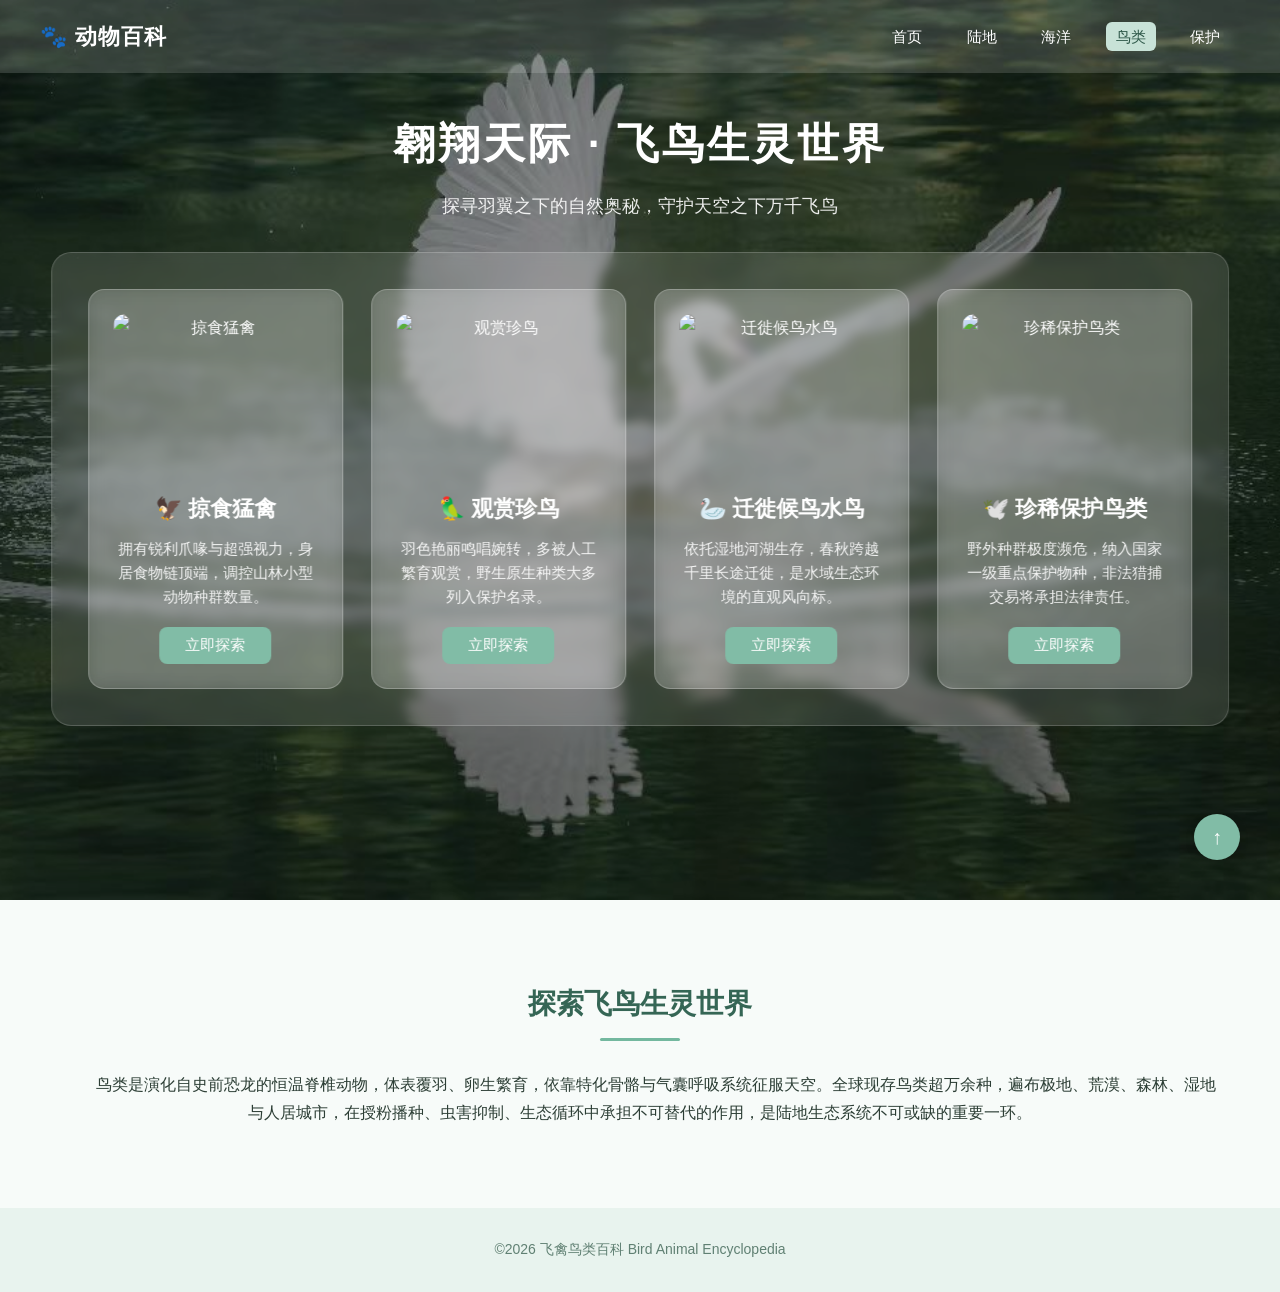
==== commit 6ee6b2c9: "Update bird.html" ====
--- a/bird.html
+++ b/bird.html
@@ -64,7 +64,7 @@
             height: 100vh;
             margin-top: 0;
             position: relative;
-            background-image: url('https://picsum.photos/id/1044/1920/1080');
+            background-image: url('img_bird/bird.jpg');
             background-size: cover;
             background-position: center;
             background-attachment: fixed;
@@ -265,25 +265,25 @@
     <div class="category-wrap">
         <div class="category-area">
             <div class="glass-card">
-                <img src="https://picsum.photos/id/1024/600/320" alt="掠食猛禽">
+                <img src="img_bird/card_raptor.jpg" alt="掠食猛禽">
                 <h3>🦅 掠食猛禽</h3>
                 <p>拥有锐利爪喙与超强视力，身居食物链顶端，调控山林小型动物种群数量。</p>
                 <a href="bird_raptor.html"><button>立即探索</button></a>
             </div>
             <div class="glass-card">
-                <img src="https://picsum.photos/id/1065/600/320" alt="观赏珍鸟">
+                <img src="img_bird/card_view.jpg" alt="观赏珍鸟">
                 <h3>🦜 观赏珍鸟</h3>
                 <p>羽色艳丽鸣唱婉转，多被人工繁育观赏，野生原生种类大多列入保护名录。</p>
                 <a href="bird_view.html"><button>立即探索</button></a>
             </div>
             <div class="glass-card">
-                <img src="https://picsum.photos/id/1071/600/320" alt="迁徙候鸟水鸟">
+               <img src="img_bird/card_migrate.jpg" alt="迁徙候鸟水鸟">
                 <h3>🦢 迁徙候鸟水鸟</h3>
                 <p>依托湿地河湖生存，春秋跨越千里长途迁徙，是水域生态环境的直观风向标。</p>
                 <a href="bird_migrate.html"><button>立即探索</button></a>
             </div>
             <div class="glass-card">
-                <img src="https://picsum.photos/id/1068/600/320" alt="珍稀保护鸟类">
+                <img src="img_bird/card_rare.jpg" alt="珍稀保护鸟类">
                 <h3>🕊️ 珍稀保护鸟类</h3>
                 <p>野外种群极度濒危，纳入国家一级重点保护物种，非法猎捕交易将承担法律责任。</p>
                 <a href="bird_rare.html"><button>立即探索</button></a>
